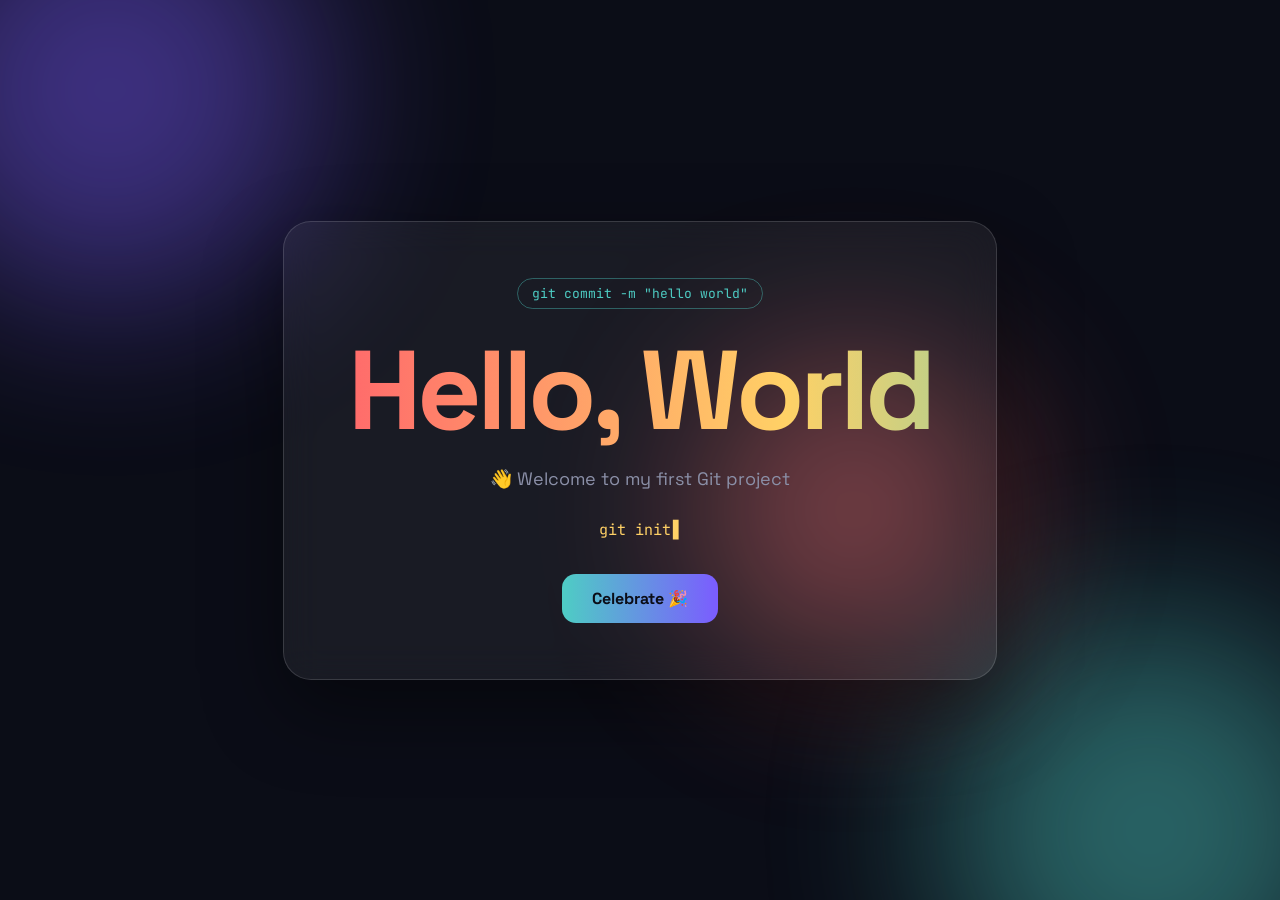
==== index.html @ 3d29849a "Add Hello World page" ====
<!DOCTYPE html>
<html lang="en">
<head>
  <meta charset="UTF-8">
  <meta name="viewport" content="width=device-width, initial-scale=1.0">
  <title>Hello World</title>
  <link href="https://fonts.googleapis.com/css2?family=Space+Grotesk:wght@400;700&family=JetBrains+Mono&display=swap" rel="stylesheet">
  <style>
    :root {
      --bg: #0b0d17;
      --text: #f2f3f8;
      --muted: #8b90a8;
      --a: #ff6b6b;
      --b: #ffd166;
      --c: #4ecdc4;
      --d: #7b5cff;
    }
    * { margin: 0; padding: 0; box-sizing: border-box; }

    body {
      min-height: 100vh;
      display: grid;
      place-items: center;
      background: var(--bg);
      color: var(--text);
      font-family: "Space Grotesk", sans-serif;
      overflow: hidden;
    }

    /* Moving colour blobs in the background */
    .blob {
      position: fixed;
      width: 420px; height: 420px;
      border-radius: 50%;
      filter: blur(90px);
      opacity: 0.45;
      animation: float 14s ease-in-out infinite alternate;
    }
    .blob.one   { background: var(--d); top: -120px; left: -100px; }
    .blob.two   { background: var(--c); bottom: -140px; right: -80px; animation-delay: -5s; }
    .blob.three { background: var(--a); top: 40%; left: 55%; width: 300px; height: 300px; animation-delay: -9s; }
    @keyframes float {
      to { transform: translate(80px, 60px) scale(1.15); }
    }

    /* Frosted glass card */
    .card {
      position: relative;
      text-align: center;
      padding: 56px 64px;
      margin: 16px;
      border-radius: 28px;
      background: rgba(255,255,255,0.06);
      border: 1px solid rgba(255,255,255,0.14);
      backdrop-filter: blur(18px);
      -webkit-backdrop-filter: blur(18px);
      box-shadow: 0 30px 80px rgba(0,0,0,0.45);
      animation: rise 0.9s cubic-bezier(.2,.8,.2,1) both;
    }
    @keyframes rise {
      from { opacity: 0; transform: translateY(40px) scale(0.96); }
    }

    .tag {
      display: inline-block;
      font-family: "JetBrains Mono", monospace;
      font-size: 13px;
      color: var(--c);
      border: 1px solid rgba(78,205,196,0.4);
      padding: 6px 14px;
      border-radius: 999px;
      margin-bottom: 26px;
    }

    h1 {
      font-size: clamp(48px, 11vw, 112px);
      font-weight: 700;
      line-height: 1;
      letter-spacing: -0.04em;
      background: linear-gradient(90deg, var(--a), var(--b), var(--c), var(--d), var(--a));
      background-size: 300% 100%;
      -webkit-background-clip: text;
      background-clip: text;
      color: transparent;
      animation: shine 6s linear infinite;
    }
    @keyframes shine { to { background-position: 300% 0; } }

    .wave { display: inline-block; animation: wave 2.2s ease-in-out infinite; transform-origin: 70% 70%; }
    @keyframes wave {
      0%, 60%, 100% { transform: rotate(0); }
      10%, 30% { transform: rotate(14deg); }
      20% { transform: rotate(-8deg); }
      40% { transform: rotate(-4deg); }
      50% { transform: rotate(10deg); }
    }

    p {
      margin-top: 20px;
      color: var(--muted);
      font-size: 18px;
    }

    .typed {
      margin-top: 30px;
      font-family: "JetBrains Mono", monospace;
      font-size: 15px;
      color: var(--b);
      min-height: 22px;
    }
    .typed::after {
      content: "▋";
      margin-left: 2px;
      animation: blink 1s steps(1) infinite;
    }
    @keyframes blink { 50% { opacity: 0; } }

    button {
      margin-top: 32px;
      font: inherit;
      font-weight: 700;
      color: var(--bg);
      background: linear-gradient(90deg, var(--c), var(--d));
      border: 0;
      padding: 14px 30px;
      border-radius: 14px;
      cursor: pointer;
      transition: transform .2s, box-shadow .2s;
    }
    button:hover { transform: translateY(-3px); box-shadow: 0 12px 30px rgba(123,92,255,0.45); }
    button:active { transform: translateY(0); }

    /* Confetti pieces */
    .confetti {
      position: fixed;
      top: -20px;
      width: 10px; height: 14px;
      border-radius: 2px;
      pointer-events: none;
      animation: fall linear forwards;
    }
    @keyframes fall {
      to { transform: translateY(110vh) rotate(720deg); }
    }

    @media (max-width: 520px) {
      .card { padding: 40px 24px; }
    }
  </style>
</head>
<body>
  <div class="blob one"></div>
  <div class="blob two"></div>
  <div class="blob three"></div>

  <main class="card">
    <span class="tag">git commit -m "hello world"</span>
    <h1>Hello, World</h1>
    <p><span class="wave">👋</span> Welcome to my first Git project</p>
    <div class="typed" id="typed"></div>
    <button id="party">Celebrate 🎉</button>
  </main>

  <script>
    // Typewriter effect: types each Git command, deletes it, moves to the next
    const lines = [
      "git init",
      "git add index.html",
      "git commit -m \"Hello World\"",
      "git push origin main"
    ];
    const el = document.getElementById("typed");
    let line = 0, char = 0, deleting = false;

    function type() {
      const text = lines[line];
      el.textContent = text.slice(0, char);
      if (!deleting && char < text.length) { char++; setTimeout(type, 70); }
      else if (!deleting) { deleting = true; setTimeout(type, 1400); }
      else if (char > 0) { char--; setTimeout(type, 35); }
      else { deleting = false; line = (line + 1) % lines.length; setTimeout(type, 300); }
    }
    type();

    // Confetti burst when the button is clicked
    const colors = ["#ff6b6b", "#ffd166", "#4ecdc4", "#7b5cff", "#f2f3f8"];
    document.getElementById("party").addEventListener("click", () => {
      for (let i = 0; i < 120; i++) {
        const c = document.createElement("div");
        c.className = "confetti";
        c.style.left = Math.random() * 100 + "vw";
        c.style.background = colors[Math.floor(Math.random() * colors.length)];
        c.style.animationDuration = 2 + Math.random() * 2.5 + "s";
        c.style.animationDelay = Math.random() * 0.4 + "s";
        document.body.appendChild(c);
        setTimeout(() => c.remove(), 5000);
      }
    });
  </script>
</body>
</html>
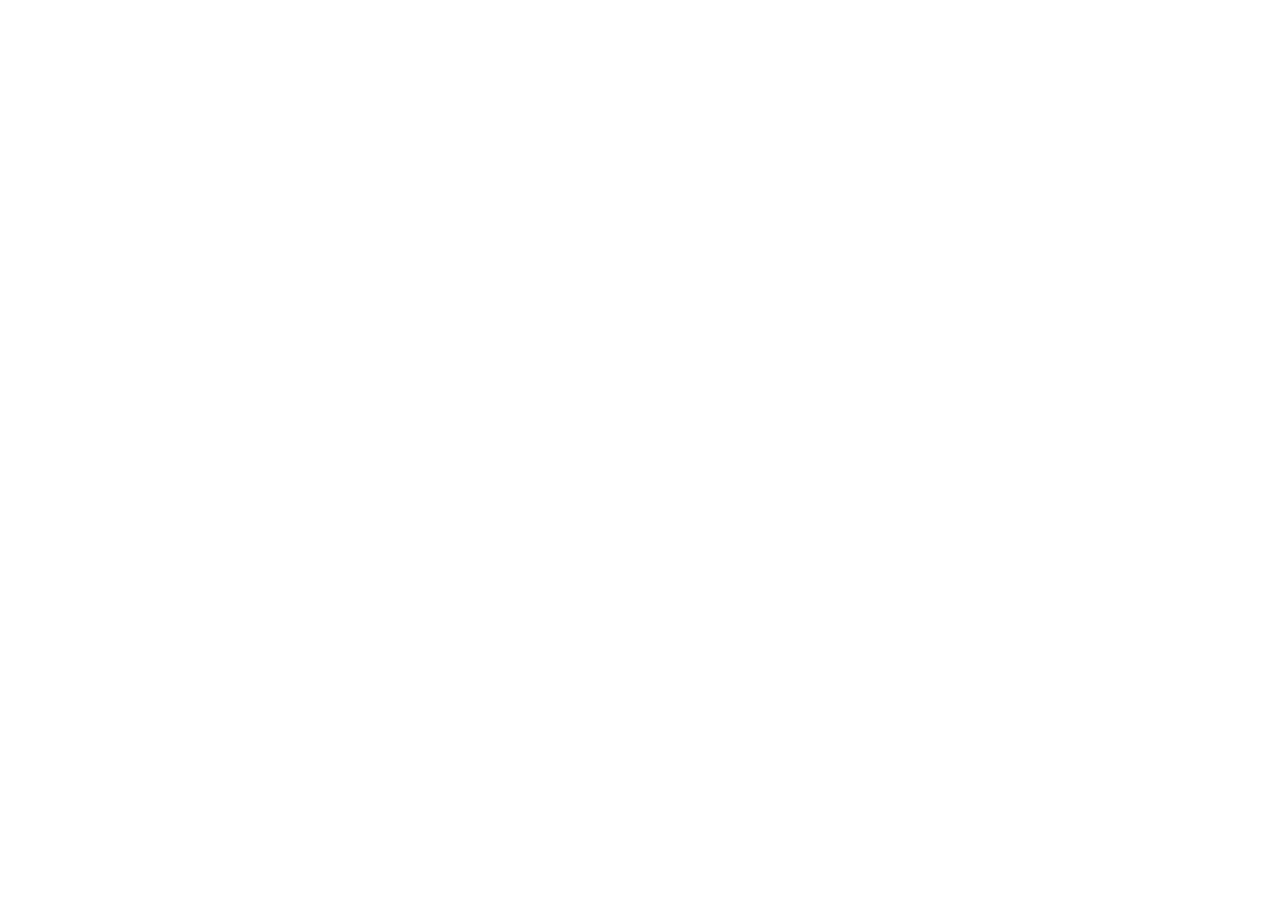
==== commit 3135c824: "make the changes" ====
--- a/index.html
+++ b/index.html
@@ -3,7 +3,7 @@
 <head>
   <meta charset="UTF-8">
   <meta name="viewport" content="width=device-width, initial-scale=1.0">
-  <title>Hello World</title>
+  <title>My name is Nitish/title>
   <link href="https://fonts.googleapis.com/css2?family=Space+Grotesk:wght@400;700&family=JetBrains+Mono&display=swap" rel="stylesheet">
   <style>
     :root {
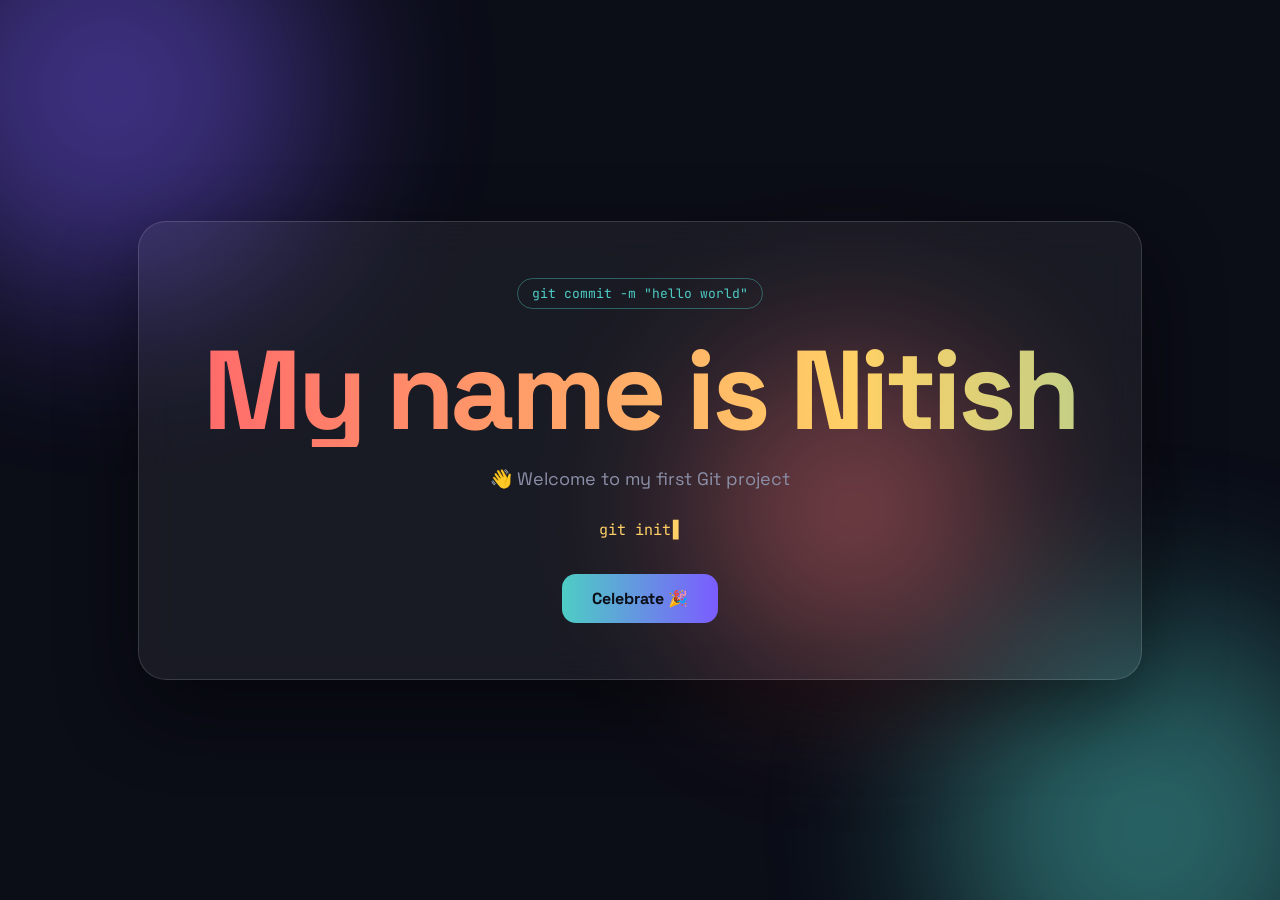
==== commit 98366cba: "errer with the  line 6 <" ====
--- a/index.html
+++ b/index.html
@@ -3,7 +3,7 @@
 <head>
   <meta charset="UTF-8">
   <meta name="viewport" content="width=device-width, initial-scale=1.0">
-  <title>My name is Nitish/title>
+  <title>My name is Nitish</title>
   <link href="https://fonts.googleapis.com/css2?family=Space+Grotesk:wght@400;700&family=JetBrains+Mono&display=swap" rel="stylesheet">
   <style>
     :root {
@@ -155,7 +155,7 @@
 
   <main class="card">
     <span class="tag">git commit -m "hello world"</span>
-    <h1>Hello, World</h1>
+    <h1>My name is Nitish</h1>
     <p><span class="wave">👋</span> Welcome to my first Git project</p>
     <div class="typed" id="typed"></div>
     <button id="party">Celebrate 🎉</button>
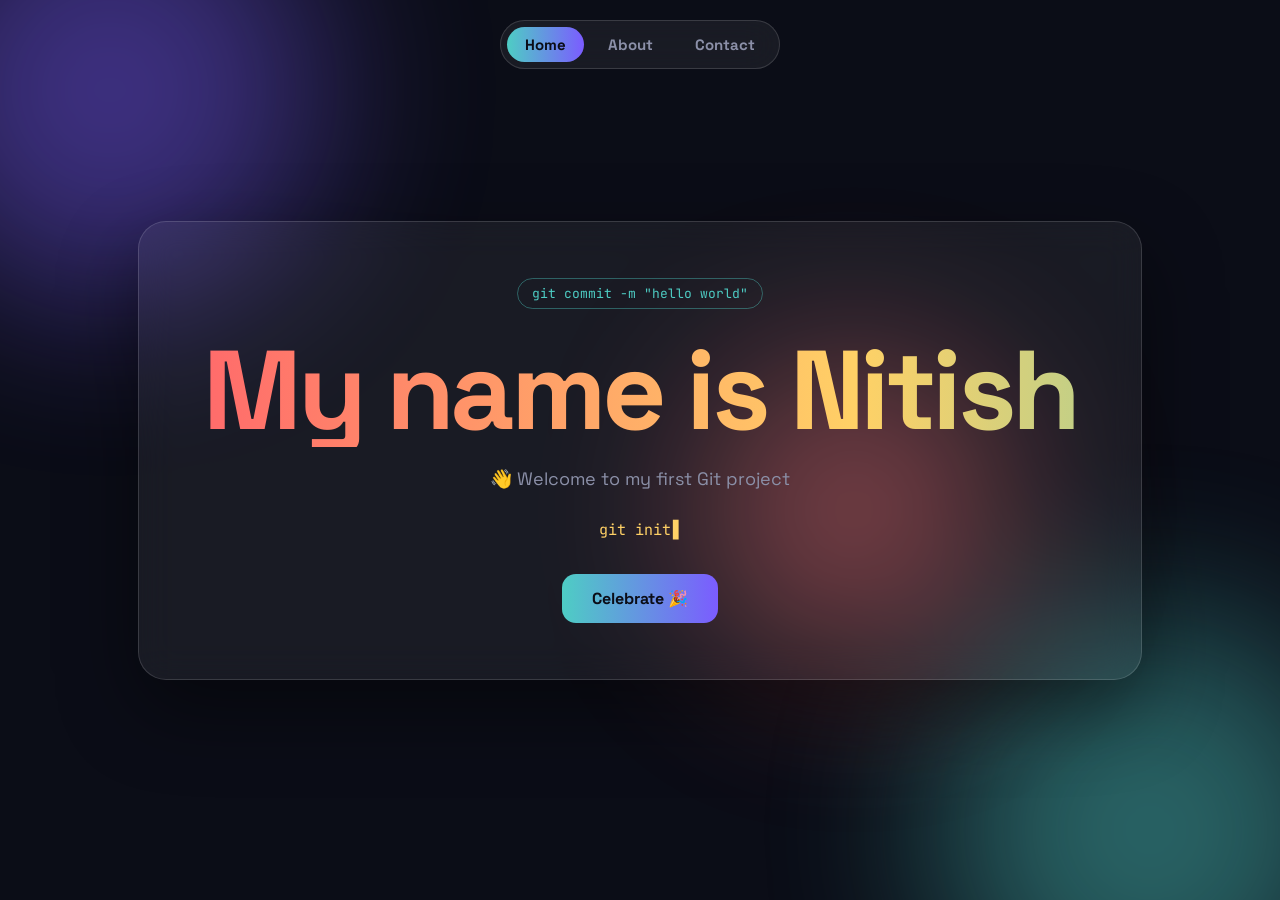
==== commit 7b57a6a9: "Add menu and shared style" ====
--- a/index.html
+++ b/index.html
@@ -146,12 +146,31 @@
     @media (max-width: 520px) {
       .card { padding: 40px 24px; }
     }
+    /* Menu at the top (same as style.css) */
+    nav {
+      position: fixed; top: 20px; left: 50%; transform: translateX(-50%);
+      display: flex; gap: 6px; padding: 6px; border-radius: 999px;
+      background: rgba(255,255,255,0.06); border: 1px solid rgba(255,255,255,0.14);
+      backdrop-filter: blur(18px); -webkit-backdrop-filter: blur(18px); z-index: 10;
+    }
+    nav a {
+      color: var(--muted); text-decoration: none; font-weight: 700; font-size: 15px;
+      padding: 8px 18px; border-radius: 999px; transition: color .2s, background .2s;
+    }
+    nav a:hover { color: var(--text); background: rgba(255,255,255,0.08); }
+    nav a.active { color: var(--bg); background: linear-gradient(90deg, var(--c), var(--d)); }
   </style>
 </head>
 <body>
   <div class="blob one"></div>
   <div class="blob two"></div>
   <div class="blob three"></div>
+
+  <nav>
+    <a href="index.html" class="active">Home</a>
+    <a href="about.html">About</a>
+    <a href="contact.html">Contact</a>
+  </nav>
 
   <main class="card">
     <span class="tag">git commit -m "hello world"</span>
